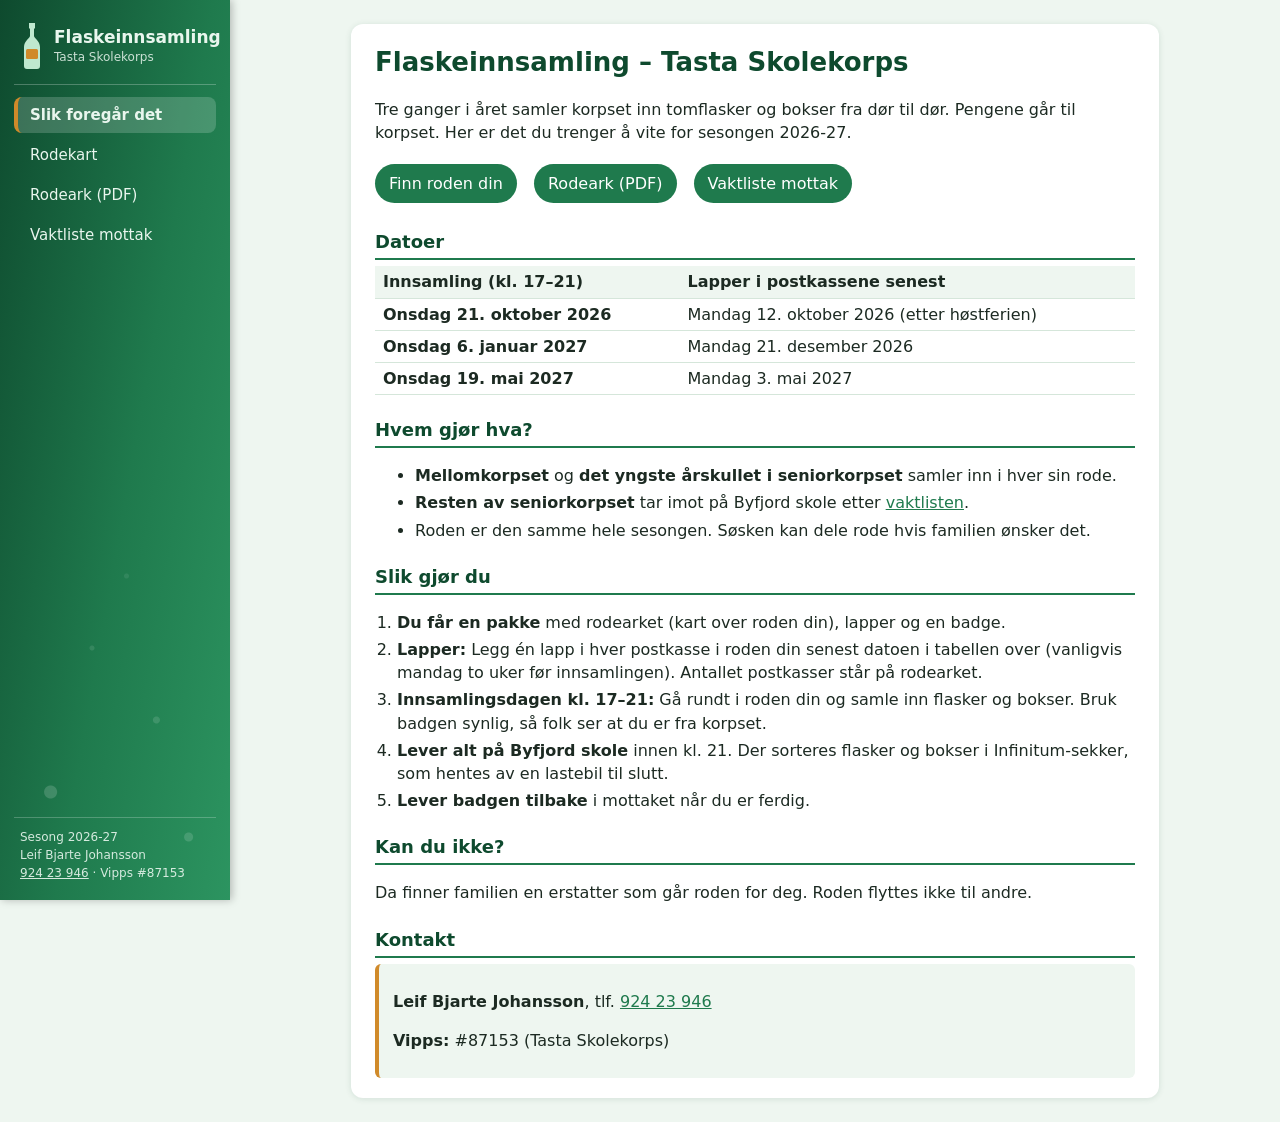
==== index.html @ 6f25d08d "Sidemeny og flaskegrønt tema på alle sider" ====
<!DOCTYPE html>
<html lang="no"><head><meta charset="utf-8"><title>Flaskeinnsamling – Tasta Skolekorps</title>
<meta name="viewport" content="width=device-width,initial-scale=1">
<link rel="stylesheet" href="theme.css">
<style>
main{max-width:760px;line-height:1.45}
h1{font-size:26px;margin:0 0 4px}
h2{font-size:18px;margin:22px 0 6px;padding-bottom:3px}
table{border-collapse:collapse;width:100%}
th,td{text-align:left;padding:4px 8px;border-bottom:1px solid #d5e6da}
thead th{background:var(--foam)}
ol{padding-left:22px}
li{margin:4px 0}
main .links a{display:inline-block;margin:4px 12px 4px 0;padding:8px 14px;border-radius:20px;background:var(--glass);color:#fff;text-decoration:none}
main .links a:hover{background:var(--glass-dark)}
.box{background:var(--foam);border-left:4px solid var(--amber);border-radius:6px;padding:10px 14px}
@page{size:A4;margin:12mm}
@media print{.links{display:none}}
</style></head><body class="has-side">
<button class="side-toggle" aria-label="Meny" onclick="document.body.classList.toggle('side-open')">&#9776;</button>
<nav class="side">
 <a class="brand" href="index.html"><svg width="24" height="48" viewBox="0 0 24 48" aria-hidden="true"><path d="M9 1h6v5l-1 1v7c0 2 6 5 6 11v19a3 3 0 0 1-3 3H7a3 3 0 0 1-3-3V25c0-6 6-9 6-11V7L9 6z" fill="#bfe8cf"/><rect x="6" y="27" width="12" height="10" rx="1.5" fill="#d08a2a"/></svg><span><b>Flaskeinnsamling</b><small>Tasta Skolekorps</small></span></a>
 <a href="index.html" aria-current="page">Slik foregår det</a>
 <a href="rodekart.html">Rodekart</a>
 <a href="rodeark-2026-27.pdf">Rodeark (PDF)</a>
 <a href="vaktliste.html">Vaktliste mottak</a>
 <div class="side-foot">Sesong 2026-27<br>Leif Bjarte Johansson<br><a href="tel:+4792423946">924 23 946</a> · Vipps #87153</div>
</nav>
<main>
<h1>Flaskeinnsamling – Tasta Skolekorps</h1>
<p>Tre ganger i året samler korpset inn tomflasker og bokser fra dør til dør. Pengene går til korpset. Her er det du trenger å vite for sesongen 2026-27.</p>

<div class="links">
 <a href="rodekart.html">Finn roden din</a>
 <a href="rodeark-2026-27.pdf">Rodeark (PDF)</a>
 <a href="vaktliste.html">Vaktliste mottak</a>
</div>

<h2>Datoer</h2>
<table>
 <thead><tr><th>Innsamling (kl. 17–21)</th><th>Lapper i postkassene senest</th></tr></thead>
 <tbody>
  <tr><td><b>Onsdag 21. oktober 2026</b></td><td>Mandag 12. oktober 2026 (etter høstferien)</td></tr>
  <tr><td><b>Onsdag 6. januar 2027</b></td><td>Mandag 21. desember 2026</td></tr>
  <tr><td><b>Onsdag 19. mai 2027</b></td><td>Mandag 3. mai 2027</td></tr>
 </tbody>
</table>

<h2>Hvem gjør hva?</h2>
<ul>
 <li><b>Mellomkorpset</b> og <b>det yngste årskullet i seniorkorpset</b> samler inn i hver sin rode.</li>
 <li><b>Resten av seniorkorpset</b> tar imot på Byfjord skole etter <a href="vaktliste.html">vaktlisten</a>.</li>
 <li>Roden er den samme hele sesongen. Søsken kan dele rode hvis familien ønsker det.</li>
</ul>

<h2>Slik gjør du</h2>
<ol>
 <li><b>Du får en pakke</b> med rodearket (kart over roden din), lapper og en badge.</li>
 <li><b>Lapper:</b> Legg én lapp i hver postkasse i roden din senest datoen i tabellen over (vanligvis mandag to uker før innsamlingen). Antallet postkasser står på rodearket.</li>
 <li><b>Innsamlingsdagen kl. 17–21:</b> Gå rundt i roden din og samle inn flasker og bokser. Bruk badgen synlig, så folk ser at du er fra korpset.</li>
 <li><b>Lever alt på Byfjord skole</b> innen kl. 21. Der sorteres flasker og bokser i Infinitum-sekker, som hentes av en lastebil til slutt.</li>
 <li><b>Lever badgen tilbake</b> i mottaket når du er ferdig.</li>
</ol>

<h2>Kan du ikke?</h2>
<p>Da finner familien en erstatter som går roden for deg. Roden flyttes ikke til andre.</p>

<h2>Kontakt</h2>
<div class="box">
 <p><b>Leif Bjarte Johansson</b>, tlf. <a href="tel:+4792423946">924 23 946</a></p>
 <p><b>Vipps:</b> #87153 (Tasta Skolekorps)</p>
</div>
</main>
</body></html>
---- theme.css ----
:root{--side-w:230px;--glass:#1f7a4d;--glass-dark:#0e4a2e;--amber:#d08a2a;--foam:#eef6f0;--ink:#1c2a22}
.side{position:fixed;top:0;bottom:0;left:0;width:var(--side-w);box-sizing:border-box;padding:18px 14px;z-index:2000;display:flex;flex-direction:column;gap:4px;overflow-y:auto;color:#e9f6ee;font-family:system-ui,Arial,sans-serif;box-shadow:2px 0 8px rgba(0,0,0,.25);
  /* Bubbles rising in green bottle glass */
  background:
    radial-gradient(circle at 22% 88%,rgba(255,255,255,.16) 0 6px,transparent 7px),
    radial-gradient(circle at 68% 80%,rgba(255,255,255,.12) 0 3px,transparent 4px),
    radial-gradient(circle at 40% 72%,rgba(255,255,255,.10) 0 2px,transparent 3px),
    radial-gradient(circle at 82% 93%,rgba(255,255,255,.14) 0 4px,transparent 5px),
    radial-gradient(circle at 55% 64%,rgba(255,255,255,.08) 0 2px,transparent 3px),
    linear-gradient(100deg,var(--glass-dark),var(--glass) 55%,#2c9460)}
.side a{color:inherit;text-decoration:none;padding:9px 12px;border-radius:8px;font-size:15px;border-left:4px solid transparent}
.side a:hover{background:rgba(255,255,255,.12)}
.side a[aria-current=page]{background:rgba(255,255,255,.18);border-left-color:var(--amber);font-weight:600}
.side .brand{display:flex;align-items:center;gap:10px;padding:4px 6px 14px;margin-bottom:8px;border:0;border-bottom:1px solid rgba(255,255,255,.25);border-radius:0}
.side .brand:hover{background:none}
.side .brand svg{flex:none}
.side .brand b{display:block;font-size:17px}
.side .brand small{font-size:12px;opacity:.85}
.side-foot{margin-top:auto;font-size:12px;line-height:1.5;opacity:.9;padding:10px 6px 0;border-top:1px solid rgba(255,255,255,.25)}
.side-foot a{padding:0;border:0;font-size:12px;text-decoration:underline}
.side-toggle{display:none;position:fixed;top:10px;left:10px;z-index:2100;width:42px;height:42px;border:0;border-radius:8px;background:var(--glass);color:#fff;font-size:22px;cursor:pointer;box-shadow:0 1px 4px rgba(0,0,0,.3)}
body.has-side{margin:0;padding-left:var(--side-w);background:var(--foam);color:var(--ink);font-family:system-ui,Arial,sans-serif}
body.has-side main{background:#fff;border-radius:12px;box-shadow:0 1px 6px rgba(14,74,46,.12);margin:24px auto;padding:20px 24px}
body.has-side h1{color:var(--glass-dark)}
body.has-side h2{color:var(--glass-dark);border-bottom:2px solid var(--glass)}
:where(body.has-side main) a{color:var(--glass)}
@media (max-width:800px){
  body.has-side{padding-left:0}
  body.has-side main{margin:0;border-radius:0;padding-top:62px}
  .side{transform:translateX(-100%);transition:transform .2s;padding-top:64px}
  body.side-open .side{transform:none}
  .side-toggle{display:block}
}
@media print{
  .side,.side-toggle{display:none}
  body.has-side{padding-left:0;background:none}
  body.has-side main{margin:0;box-shadow:none;padding:0}
}
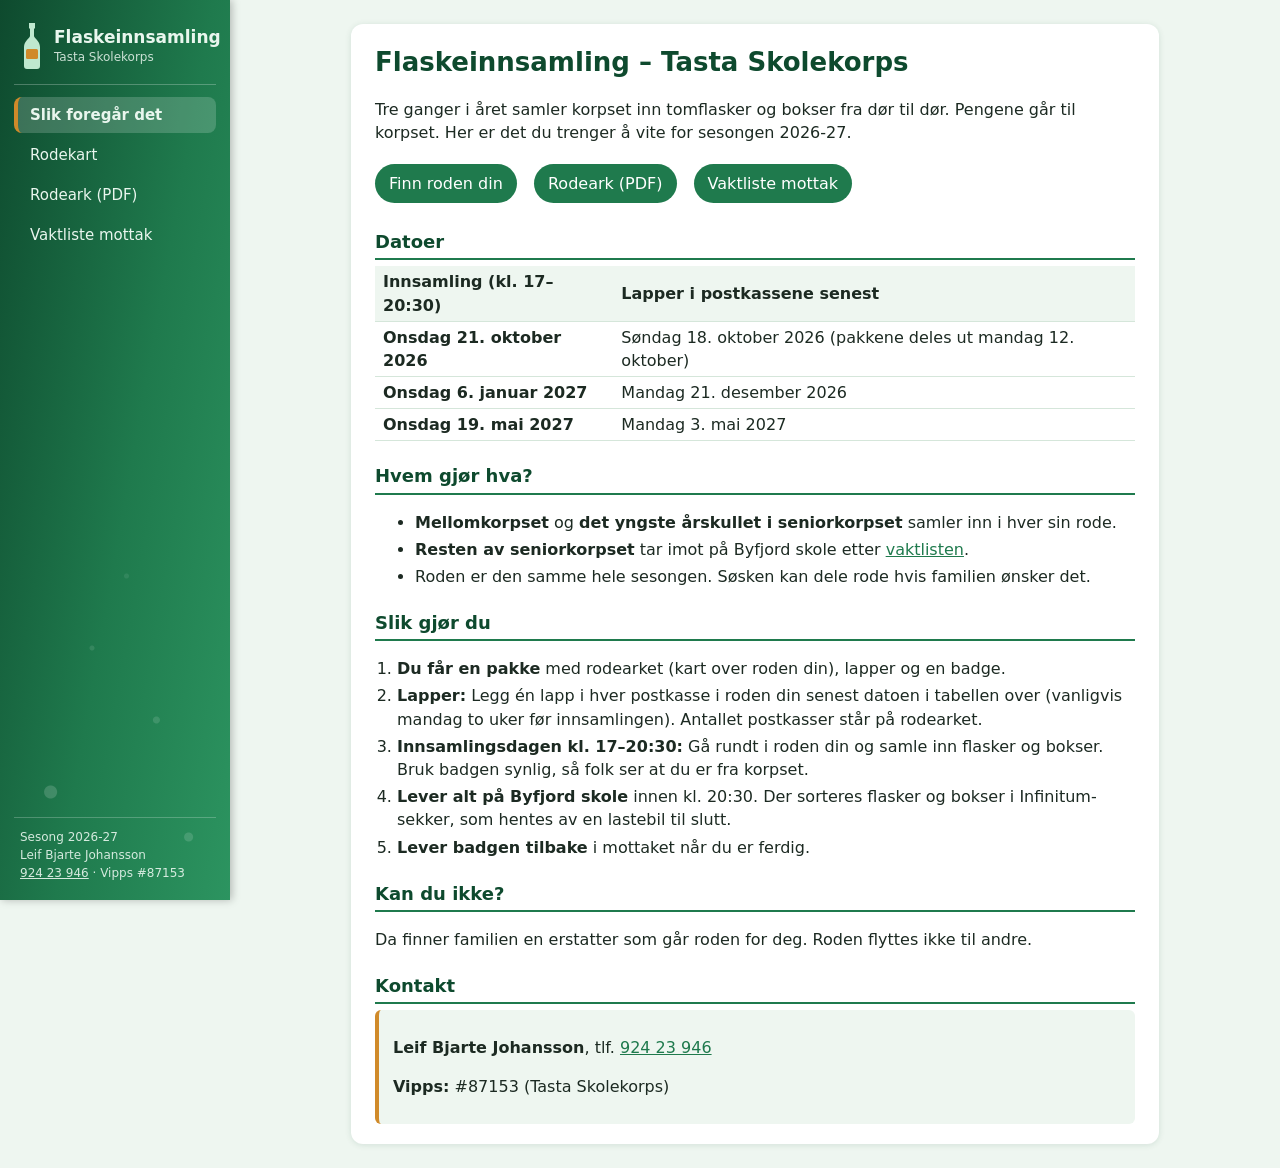
==== commit 5f483877: "Mottaket stenger 20:30, lapper i postkassene senest søndag 18. oktober (utdeling 12. oktober)" ====
--- a/index.html
+++ b/index.html
@@ -17,13 +17,12 @@
 @page{size:A4;margin:12mm}
 @media print{.links{display:none}}
 </style></head><body class="has-side">
-<button class="side-toggle" aria-label="Meny" onclick="document.body.classList.toggle('side-open')">&#9776;</button>
 <nav class="side">
  <a class="brand" href="index.html"><svg width="24" height="48" viewBox="0 0 24 48" aria-hidden="true"><path d="M9 1h6v5l-1 1v7c0 2 6 5 6 11v19a3 3 0 0 1-3 3H7a3 3 0 0 1-3-3V25c0-6 6-9 6-11V7L9 6z" fill="#bfe8cf"/><rect x="6" y="27" width="12" height="10" rx="1.5" fill="#d08a2a"/></svg><span><b>Flaskeinnsamling</b><small>Tasta Skolekorps</small></span></a>
  <a href="index.html" aria-current="page">Slik foregår det</a>
  <a href="rodekart.html">Rodekart</a>
- <a href="rodeark-2026-27.pdf">Rodeark (PDF)</a>
- <a href="vaktliste.html">Vaktliste mottak</a>
+ <a href="rodeark-2026-27.pdf">Rodeark<span class="wide"> (PDF)</span></a>
+ <a href="vaktliste.html">Vaktliste<span class="wide"> mottak</span></a>
  <div class="side-foot">Sesong 2026-27<br>Leif Bjarte Johansson<br><a href="tel:+4792423946">924 23 946</a> · Vipps #87153</div>
 </nav>
 <main>
@@ -38,9 +37,9 @@
 
 <h2>Datoer</h2>
 <table>
- <thead><tr><th>Innsamling (kl. 17–21)</th><th>Lapper i postkassene senest</th></tr></thead>
+ <thead><tr><th>Innsamling (kl. 17–20:30)</th><th>Lapper i postkassene senest</th></tr></thead>
  <tbody>
-  <tr><td><b>Onsdag 21. oktober 2026</b></td><td>Mandag 12. oktober 2026 (etter høstferien)</td></tr>
+  <tr><td><b>Onsdag 21. oktober 2026</b></td><td>Søndag 18. oktober 2026 (pakkene deles ut mandag 12. oktober)</td></tr>
   <tr><td><b>Onsdag 6. januar 2027</b></td><td>Mandag 21. desember 2026</td></tr>
   <tr><td><b>Onsdag 19. mai 2027</b></td><td>Mandag 3. mai 2027</td></tr>
  </tbody>
@@ -57,8 +56,8 @@
 <ol>
  <li><b>Du får en pakke</b> med rodearket (kart over roden din), lapper og en badge.</li>
  <li><b>Lapper:</b> Legg én lapp i hver postkasse i roden din senest datoen i tabellen over (vanligvis mandag to uker før innsamlingen). Antallet postkasser står på rodearket.</li>
- <li><b>Innsamlingsdagen kl. 17–21:</b> Gå rundt i roden din og samle inn flasker og bokser. Bruk badgen synlig, så folk ser at du er fra korpset.</li>
- <li><b>Lever alt på Byfjord skole</b> innen kl. 21. Der sorteres flasker og bokser i Infinitum-sekker, som hentes av en lastebil til slutt.</li>
+ <li><b>Innsamlingsdagen kl. 17–20:30:</b> Gå rundt i roden din og samle inn flasker og bokser. Bruk badgen synlig, så folk ser at du er fra korpset.</li>
+ <li><b>Lever alt på Byfjord skole</b> innen kl. 20:30. Der sorteres flasker og bokser i Infinitum-sekker, som hentes av en lastebil til slutt.</li>
  <li><b>Lever badgen tilbake</b> i mottaket når du er ferdig.</li>
 </ol>
 
--- a/theme.css
+++ b/theme.css
@@ -1,4 +1,4 @@
-:root{--side-w:230px;--glass:#1f7a4d;--glass-dark:#0e4a2e;--amber:#d08a2a;--foam:#eef6f0;--ink:#1c2a22}
+:root{--side-w:230px;--top-h:52px;--glass:#1f7a4d;--glass-dark:#0e4a2e;--amber:#d08a2a;--foam:#eef6f0;--ink:#1c2a22}
 .side{position:fixed;top:0;bottom:0;left:0;width:var(--side-w);box-sizing:border-box;padding:18px 14px;z-index:2000;display:flex;flex-direction:column;gap:4px;overflow-y:auto;color:#e9f6ee;font-family:system-ui,Arial,sans-serif;box-shadow:2px 0 8px rgba(0,0,0,.25);
   /* Bubbles rising in green bottle glass */
   background:
@@ -18,21 +18,26 @@
 .side .brand small{font-size:12px;opacity:.85}
 .side-foot{margin-top:auto;font-size:12px;line-height:1.5;opacity:.9;padding:10px 6px 0;border-top:1px solid rgba(255,255,255,.25)}
 .side-foot a{padding:0;border:0;font-size:12px;text-decoration:underline}
-.side-toggle{display:none;position:fixed;top:10px;left:10px;z-index:2100;width:42px;height:42px;border:0;border-radius:8px;background:var(--glass);color:#fff;font-size:22px;cursor:pointer;box-shadow:0 1px 4px rgba(0,0,0,.3)}
 body.has-side{margin:0;padding-left:var(--side-w);background:var(--foam);color:var(--ink);font-family:system-ui,Arial,sans-serif}
 body.has-side main{background:#fff;border-radius:12px;box-shadow:0 1px 6px rgba(14,74,46,.12);margin:24px auto;padding:20px 24px}
 body.has-side h1{color:var(--glass-dark)}
 body.has-side h2{color:var(--glass-dark);border-bottom:2px solid var(--glass)}
 :where(body.has-side main) a{color:var(--glass)}
 @media (max-width:800px){
-  body.has-side{padding-left:0}
-  body.has-side main{margin:0;border-radius:0;padding-top:62px}
-  .side{transform:translateX(-100%);transition:transform .2s;padding-top:64px}
-  body.side-open .side{transform:none}
-  .side-toggle{display:block}
+  :root{--side-w:0px}
+  .side{right:0;bottom:auto;width:auto;height:var(--top-h);flex-direction:row;align-items:center;gap:0;padding:0 6px;overflow-x:auto;overflow-y:hidden;scrollbar-width:none}
+  .side::-webkit-scrollbar{display:none}
+  .side .brand{padding:0 4px 0 0;margin:0;border:0}
+  .side .brand span,.side .wide{display:none}
+  .side .brand svg{width:18px;height:36px}
+  .side a{padding:6px 7px;font-size:13px;white-space:nowrap;border-left:0;border-bottom:3px solid transparent;border-radius:6px 6px 0 0}
+  .side a[aria-current=page]{border-bottom-color:var(--amber)}
+  .side-foot{display:none}
+  body.has-side{padding-top:var(--top-h)}
+  body.has-side main{margin:0;border-radius:0}
 }
 @media print{
-  .side,.side-toggle{display:none}
+  .side{display:none}
   body.has-side{padding-left:0;background:none}
   body.has-side main{margin:0;box-shadow:none;padding:0}
 }
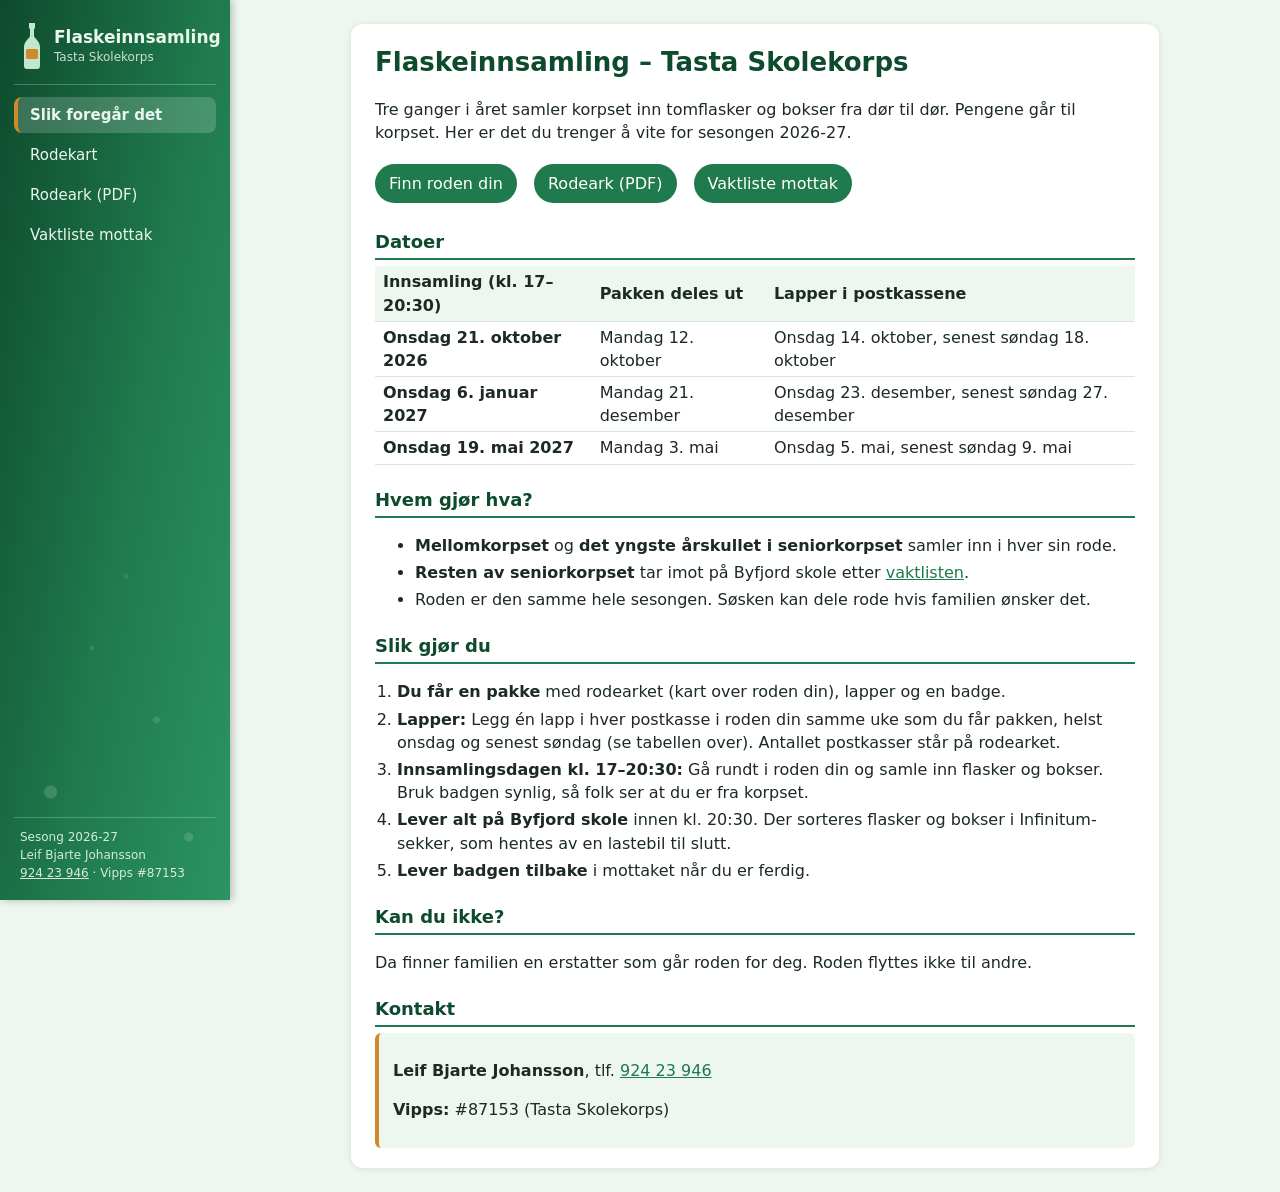
==== commit 55580db1: "Lapper deles ut mandag, i postkassene helst onsdag og senest søndag samme uke" ====
--- a/index.html
+++ b/index.html
@@ -37,11 +37,11 @@
 
 <h2>Datoer</h2>
 <table>
- <thead><tr><th>Innsamling (kl. 17–20:30)</th><th>Lapper i postkassene senest</th></tr></thead>
+ <thead><tr><th>Innsamling (kl. 17–20:30)</th><th>Pakken deles ut</th><th>Lapper i postkassene</th></tr></thead>
  <tbody>
-  <tr><td><b>Onsdag 21. oktober 2026</b></td><td>Søndag 18. oktober 2026 (pakkene deles ut mandag 12. oktober)</td></tr>
-  <tr><td><b>Onsdag 6. januar 2027</b></td><td>Mandag 21. desember 2026</td></tr>
-  <tr><td><b>Onsdag 19. mai 2027</b></td><td>Mandag 3. mai 2027</td></tr>
+  <tr><td><b>Onsdag 21. oktober 2026</b></td><td>Mandag 12. oktober</td><td>Onsdag 14. oktober, senest søndag 18. oktober</td></tr>
+  <tr><td><b>Onsdag 6. januar 2027</b></td><td>Mandag 21. desember</td><td>Onsdag 23. desember, senest søndag 27. desember</td></tr>
+  <tr><td><b>Onsdag 19. mai 2027</b></td><td>Mandag 3. mai</td><td>Onsdag 5. mai, senest søndag 9. mai</td></tr>
  </tbody>
 </table>
 
@@ -55,7 +55,7 @@
 <h2>Slik gjør du</h2>
 <ol>
  <li><b>Du får en pakke</b> med rodearket (kart over roden din), lapper og en badge.</li>
- <li><b>Lapper:</b> Legg én lapp i hver postkasse i roden din senest datoen i tabellen over (vanligvis mandag to uker før innsamlingen). Antallet postkasser står på rodearket.</li>
+ <li><b>Lapper:</b> Legg én lapp i hver postkasse i roden din samme uke som du får pakken, helst onsdag og senest søndag (se tabellen over). Antallet postkasser står på rodearket.</li>
  <li><b>Innsamlingsdagen kl. 17–20:30:</b> Gå rundt i roden din og samle inn flasker og bokser. Bruk badgen synlig, så folk ser at du er fra korpset.</li>
  <li><b>Lever alt på Byfjord skole</b> innen kl. 20:30. Der sorteres flasker og bokser i Infinitum-sekker, som hentes av en lastebil til slutt.</li>
  <li><b>Lever badgen tilbake</b> i mottaket når du er ferdig.</li>
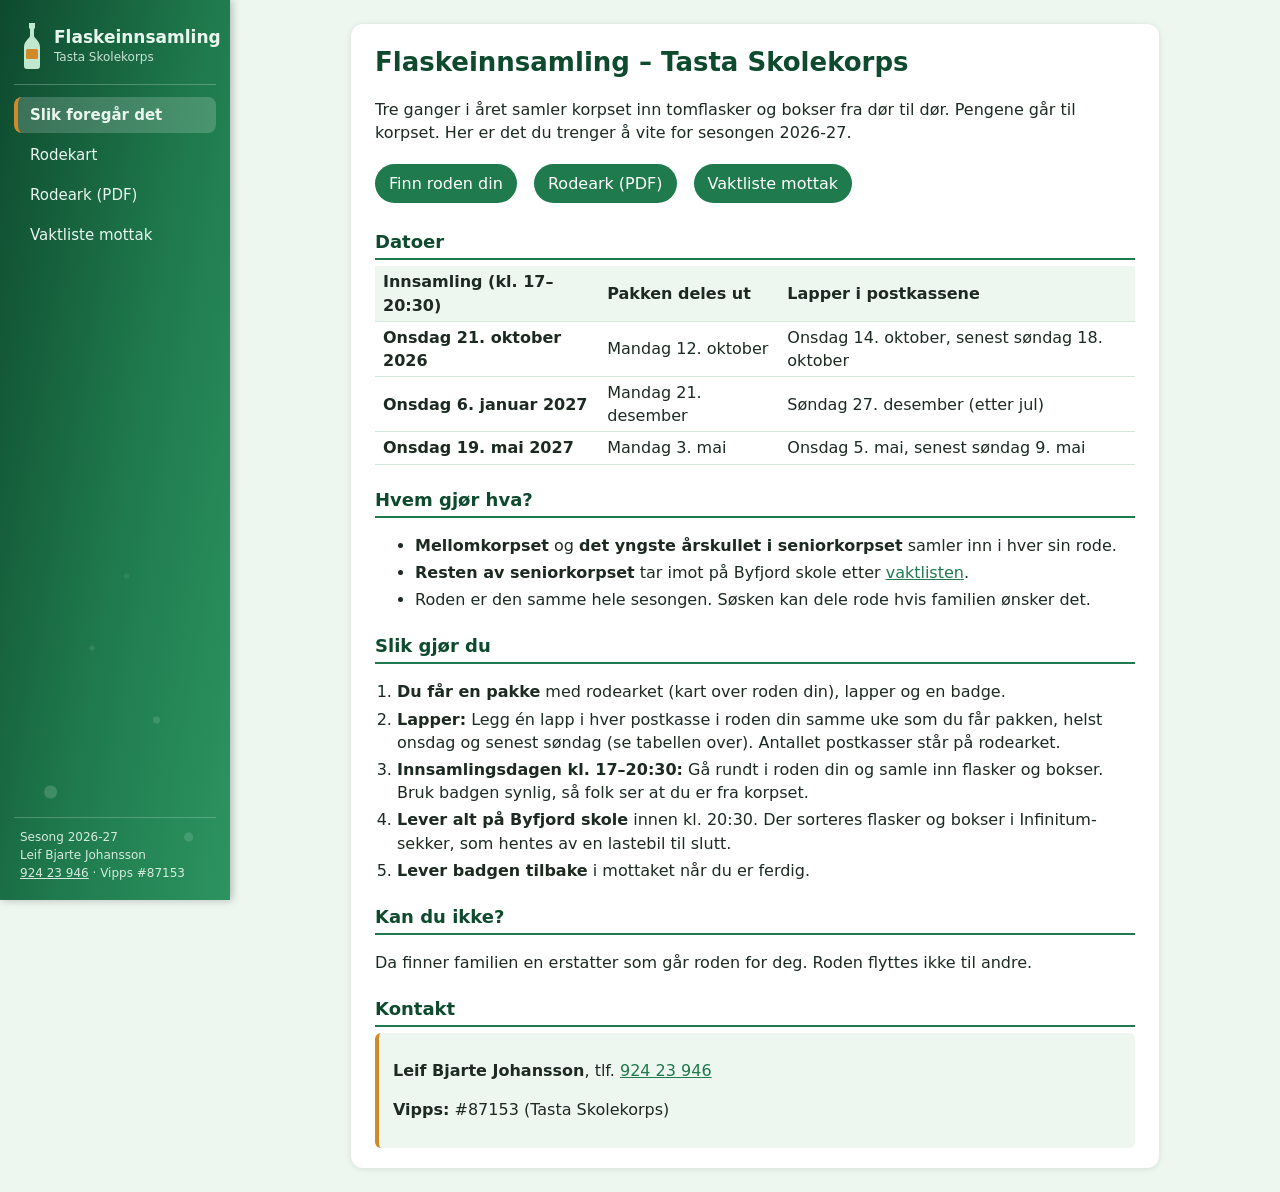
==== commit fb3ba699: "Juleinnsamling: lapper i postkassene søndag 27. desember" ====
--- a/index.html
+++ b/index.html
@@ -40,7 +40,7 @@
  <thead><tr><th>Innsamling (kl. 17–20:30)</th><th>Pakken deles ut</th><th>Lapper i postkassene</th></tr></thead>
  <tbody>
   <tr><td><b>Onsdag 21. oktober 2026</b></td><td>Mandag 12. oktober</td><td>Onsdag 14. oktober, senest søndag 18. oktober</td></tr>
-  <tr><td><b>Onsdag 6. januar 2027</b></td><td>Mandag 21. desember</td><td>Onsdag 23. desember, senest søndag 27. desember</td></tr>
+  <tr><td><b>Onsdag 6. januar 2027</b></td><td>Mandag 21. desember</td><td>Søndag 27. desember (etter jul)</td></tr>
   <tr><td><b>Onsdag 19. mai 2027</b></td><td>Mandag 3. mai</td><td>Onsdag 5. mai, senest søndag 9. mai</td></tr>
  </tbody>
 </table>
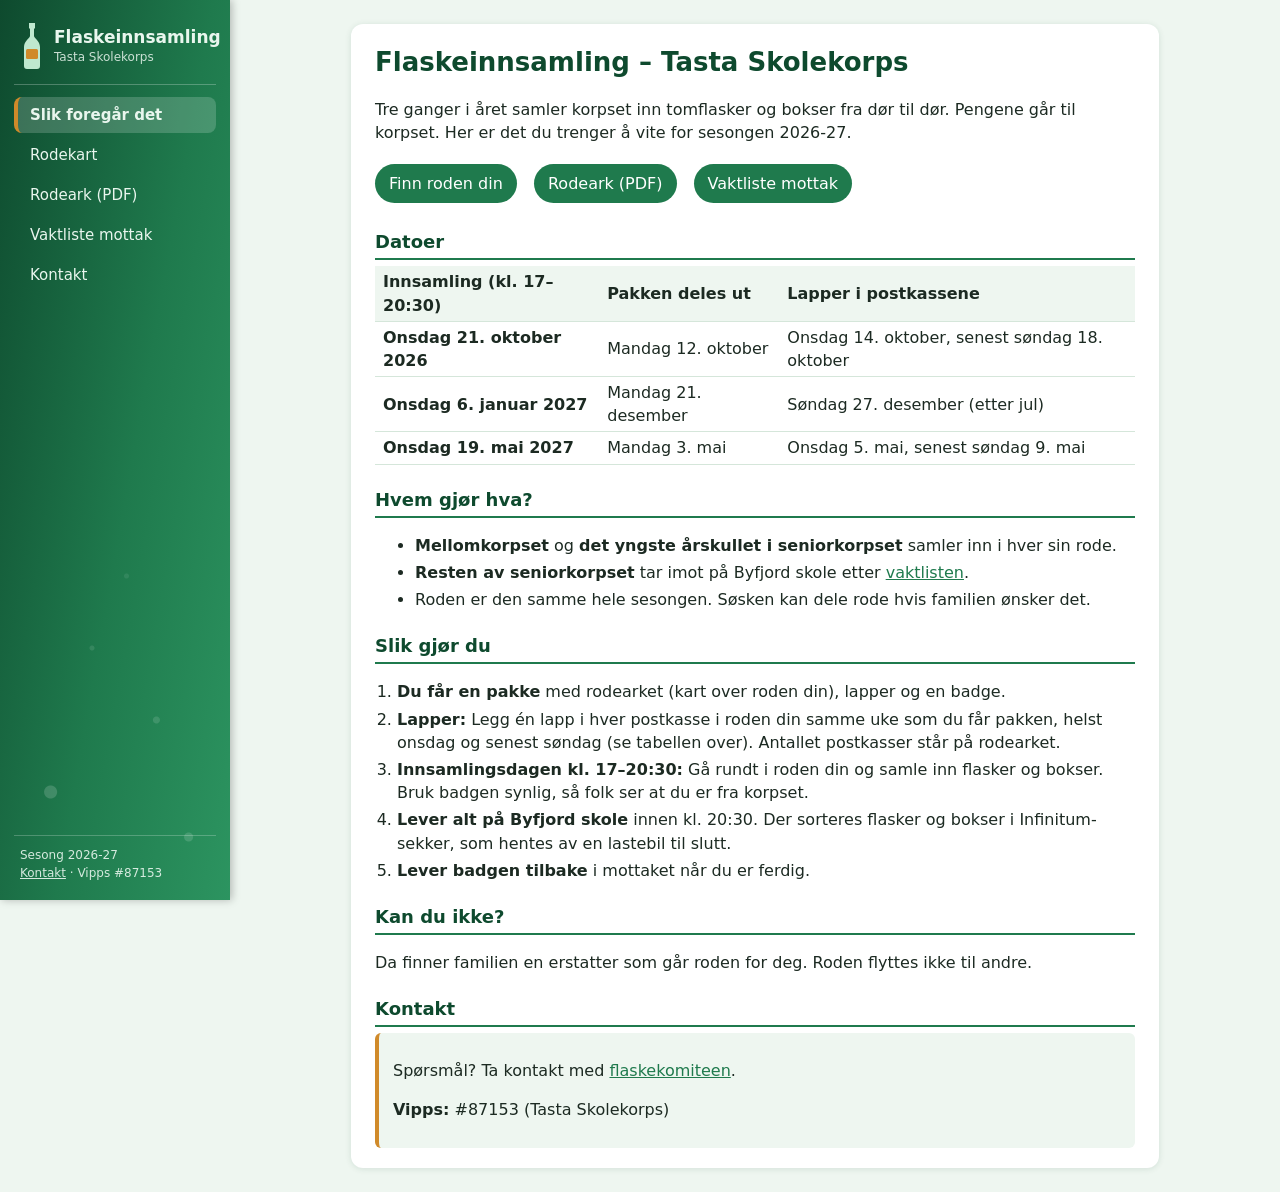
==== commit b1bffa8e: "Ny kontaktside med hele flaskekomiteen, alle kontaktomtaler peker dit Co-authored-by: Copilot App <2" ====
--- a/index.html
+++ b/index.html
@@ -23,7 +23,8 @@
  <a href="rodekart.html">Rodekart</a>
  <a href="rodeark-2026-27.pdf">Rodeark<span class="wide"> (PDF)</span></a>
  <a href="vaktliste.html">Vaktliste<span class="wide"> mottak</span></a>
- <div class="side-foot">Sesong 2026-27<br>Leif Bjarte Johansson<br><a href="tel:+4792423946">924 23 946</a> · Vipps #87153</div>
+ <a href="kontakt.html">Kontakt</a>
+ <div class="side-foot">Sesong 2026-27<br><a href="kontakt.html">Kontakt</a> · Vipps #87153</div>
 </nav>
 <main>
 <h1>Flaskeinnsamling – Tasta Skolekorps</h1>
@@ -66,7 +67,7 @@
 
 <h2>Kontakt</h2>
 <div class="box">
- <p><b>Leif Bjarte Johansson</b>, tlf. <a href="tel:+4792423946">924 23 946</a></p>
+ <p>Spørsmål? Ta kontakt med <a href="kontakt.html">flaskekomiteen</a>.</p>
  <p><b>Vipps:</b> #87153 (Tasta Skolekorps)</p>
 </div>
 </main>
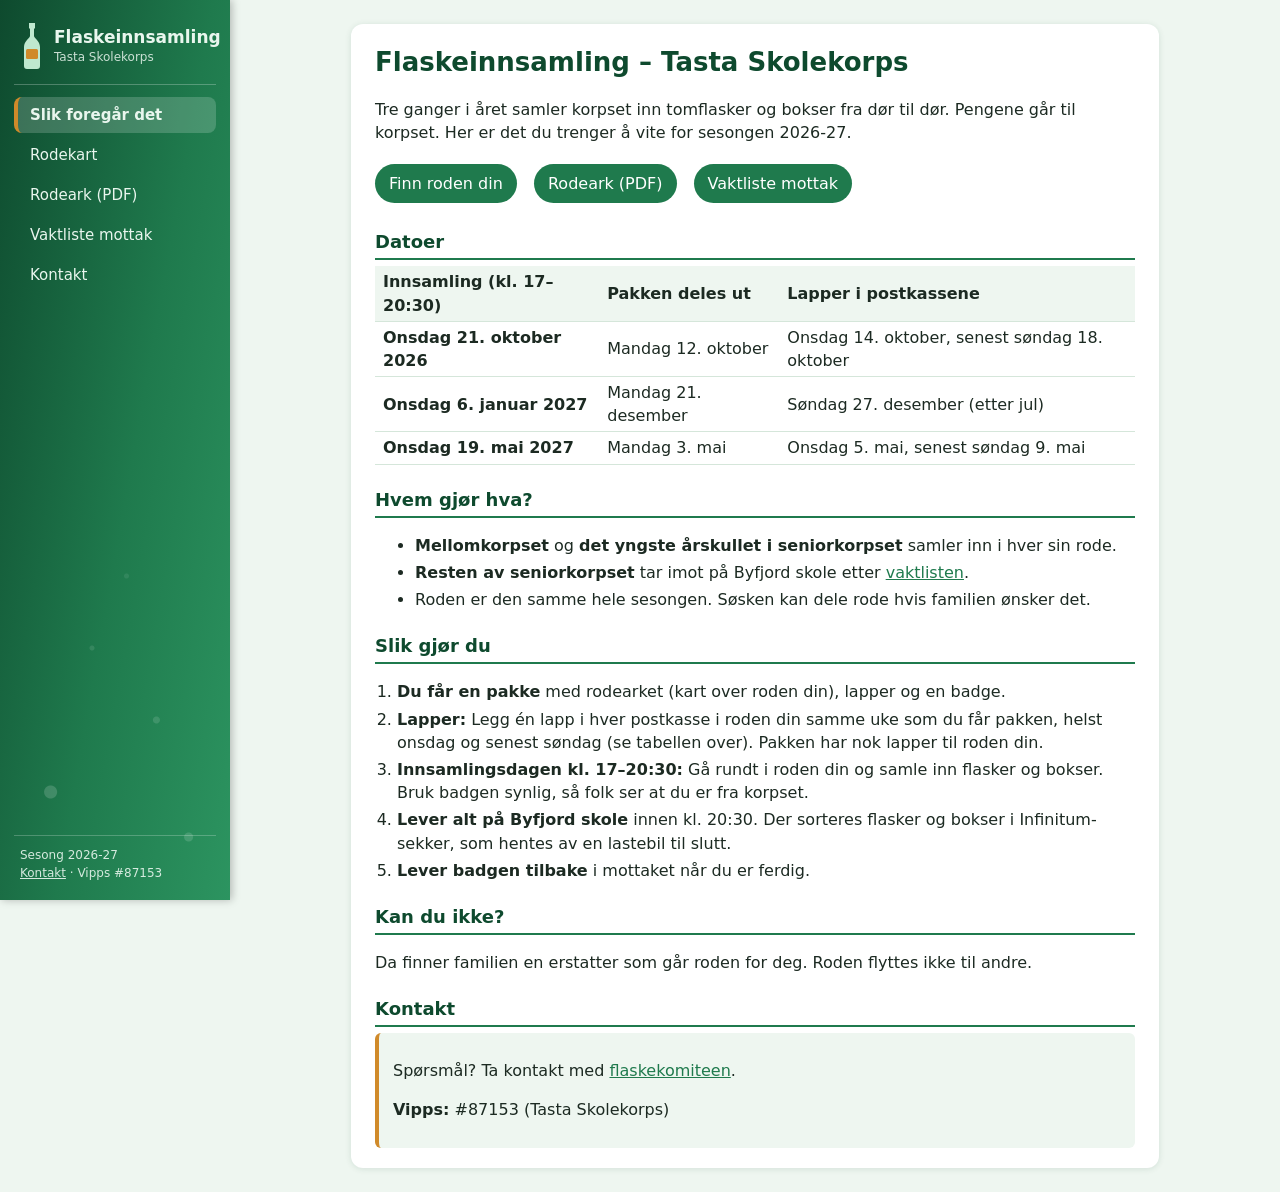
==== commit 4d858dfc: "Hide mailbox counts from public map, PDF and API Season GET omits housing unless a valid admin key i" ====
--- a/index.html
+++ b/index.html
@@ -56,7 +56,7 @@
 <h2>Slik gjør du</h2>
 <ol>
  <li><b>Du får en pakke</b> med rodearket (kart over roden din), lapper og en badge.</li>
- <li><b>Lapper:</b> Legg én lapp i hver postkasse i roden din samme uke som du får pakken, helst onsdag og senest søndag (se tabellen over). Antallet postkasser står på rodearket.</li>
+ <li><b>Lapper:</b> Legg én lapp i hver postkasse i roden din samme uke som du får pakken, helst onsdag og senest søndag (se tabellen over). Pakken har nok lapper til roden din.</li>
  <li><b>Innsamlingsdagen kl. 17–20:30:</b> Gå rundt i roden din og samle inn flasker og bokser. Bruk badgen synlig, så folk ser at du er fra korpset.</li>
  <li><b>Lever alt på Byfjord skole</b> innen kl. 20:30. Der sorteres flasker og bokser i Infinitum-sekker, som hentes av en lastebil til slutt.</li>
  <li><b>Lever badgen tilbake</b> i mottaket når du er ferdig.</li>
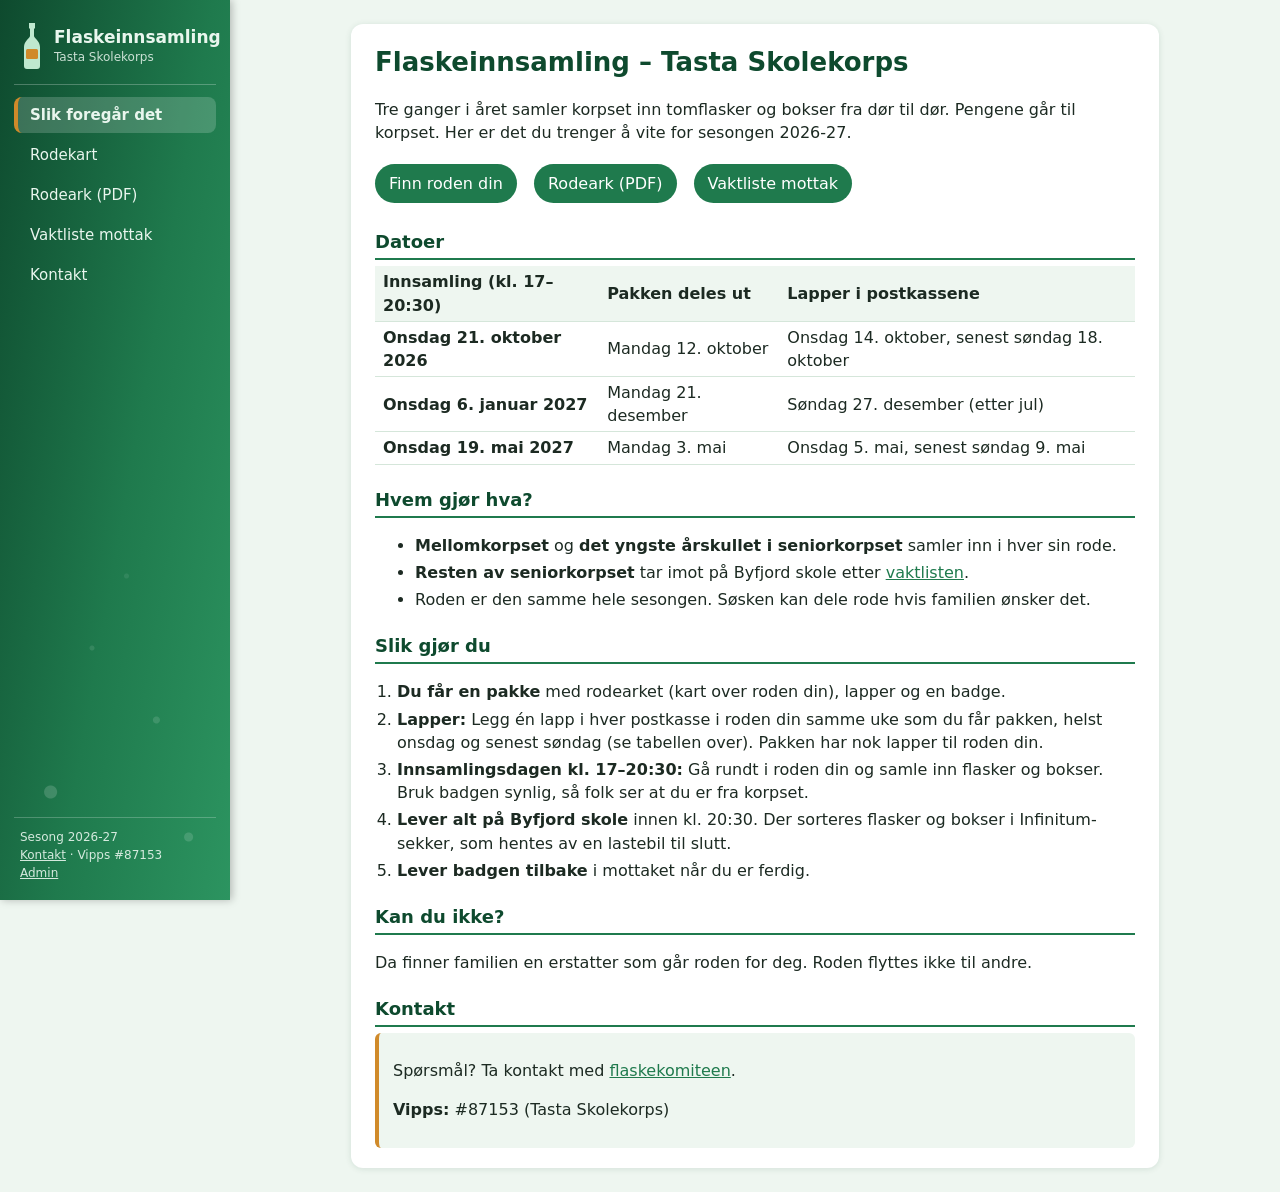
==== commit b3ae19d7: "Add admin link to side menu footer under Kontakt Co-authored-by: Copilot App <223556219+Copilot@user" ====
--- a/index.html
+++ b/index.html
@@ -24,7 +24,7 @@
  <a href="rodeark-2026-27.pdf">Rodeark<span class="wide"> (PDF)</span></a>
  <a href="vaktliste.html">Vaktliste<span class="wide"> mottak</span></a>
  <a href="kontakt.html">Kontakt</a>
- <div class="side-foot">Sesong 2026-27<br><a href="kontakt.html">Kontakt</a> · Vipps #87153</div>
+ <div class="side-foot">Sesong 2026-27<br><a href="kontakt.html">Kontakt</a> · Vipps #87153<br><a href="admin.html">Admin</a></div>
 </nav>
 <main>
 <h1>Flaskeinnsamling – Tasta Skolekorps</h1>
